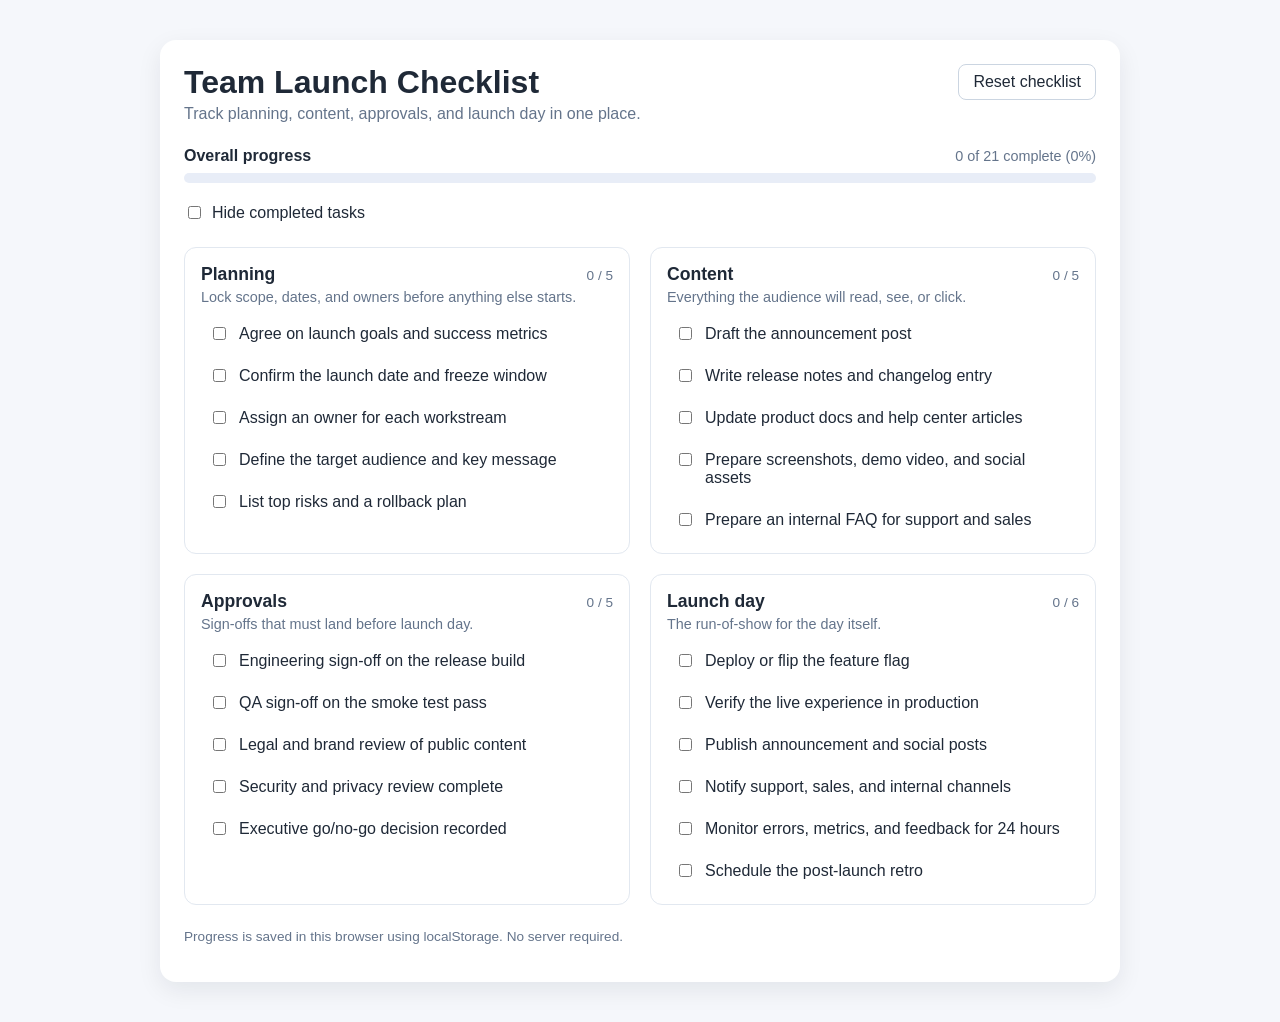
==== team-launch-checklist/index.html @ 8cb2519c "Add static team launch checklist app Adds team-launch-checklist/: a dependency-free checklist coveri" ====
<!doctype html>
<html lang="en">
<head>
  <meta charset="utf-8">
  <meta name="viewport" content="width=device-width, initial-scale=1">
  <title>Team Launch Checklist</title>
  <link rel="stylesheet" href="styles.css">
</head>
<body>
  <main class="shell">
    <header class="header">
      <div>
        <h1>Team Launch Checklist</h1>
        <p class="subtitle">Track planning, content, approvals, and launch day in one place.</p>
      </div>
      <button id="resetButton" class="ghost-button" type="button">Reset checklist</button>
    </header>

    <section class="progress" aria-labelledby="overallLabel">
      <div class="progress-row">
        <span id="overallLabel" class="progress-label">Overall progress</span>
        <span id="overallCount" class="progress-count"></span>
      </div>
      <div class="bar" role="progressbar" aria-labelledby="overallLabel" aria-valuemin="0" aria-valuemax="100" id="overallBar">
        <div class="bar-fill" id="overallFill"></div>
      </div>
    </section>

    <div class="filters">
      <label class="checkbox">
        <input type="checkbox" id="hideDone">
        Hide completed tasks
      </label>
    </div>

    <div id="sections" class="sections"></div>

    <p class="footnote">Progress is saved in this browser using localStorage. No server required.</p>
  </main>

  <script src="app.js"></script>
</body>
</html>
---- team-launch-checklist/styles.css ----
:root {
  --border: #e2e8f0;
  --muted: #64748b;
  --accent: #2563eb;
}

* {
  box-sizing: border-box;
}

body {
  margin: 0;
  font-family: Segoe UI, Arial, sans-serif;
  background: #f5f7fb;
  color: #1f2937;
}

.shell {
  max-width: 960px;
  margin: 40px auto;
  padding: 24px;
  background: #fff;
  border-radius: 16px;
  box-shadow: 0 8px 24px rgba(15, 23, 42, 0.08);
}

.header {
  display: flex;
  flex-wrap: wrap;
  gap: 16px;
  align-items: flex-start;
  justify-content: space-between;
}

h1 {
  margin: 0 0 4px;
}

.subtitle {
  margin: 0;
  color: var(--muted);
}

.ghost-button {
  padding: 8px 14px;
  border: 1px solid #cbd5e1;
  border-radius: 8px;
  background: #fff;
  color: #1f2937;
  font: inherit;
  cursor: pointer;
}

.ghost-button:hover {
  border-color: var(--accent);
  color: var(--accent);
}

.progress {
  margin-top: 24px;
}

.progress-row {
  display: flex;
  justify-content: space-between;
  align-items: baseline;
  margin-bottom: 8px;
}

.progress-label {
  font-weight: 600;
}

.progress-count {
  color: var(--muted);
  font-size: 0.9rem;
}

.bar {
  height: 10px;
  border-radius: 999px;
  background: #e8edf7;
  overflow: hidden;
}

.bar-fill {
  height: 100%;
  width: 0;
  border-radius: 999px;
  background: var(--accent);
  transition: width 150ms ease;
}

.filters {
  margin-top: 20px;
}

.checkbox {
  display: inline-flex;
  align-items: center;
  gap: 8px;
  cursor: pointer;
}

.sections {
  display: grid;
  grid-template-columns: repeat(auto-fit, minmax(300px, 1fr));
  gap: 20px;
  margin-top: 24px;
}

.section {
  border: 1px solid var(--border);
  border-radius: 12px;
  padding: 16px;
}

.section-header {
  display: flex;
  justify-content: space-between;
  align-items: baseline;
  gap: 12px;
}

.section-header h2 {
  margin: 0;
  font-size: 1.1rem;
}

.section-count {
  color: var(--muted);
  font-size: 0.85rem;
  white-space: nowrap;
}

.section-note {
  margin: 4px 0 12px;
  color: var(--muted);
  font-size: 0.9rem;
}

.task-list {
  list-style: none;
  margin: 0;
  padding: 0;
  display: grid;
  gap: 8px;
}

.task {
  display: flex;
  align-items: flex-start;
  gap: 10px;
  padding: 8px;
  border-radius: 8px;
  cursor: pointer;
}

.task:hover {
  background: #f8fafc;
}

.task input {
  margin-top: 2px;
}

.task.done .task-text {
  text-decoration: line-through;
  color: var(--muted);
}

.section.complete {
  border-color: #bbf7d0;
  background: #f6fefa;
}

.empty {
  margin: 0;
  padding: 12px;
  border: 1px dashed var(--border);
  border-radius: 8px;
  color: var(--muted);
  font-size: 0.9rem;
  text-align: center;
}

.footnote {
  margin-top: 24px;
  color: var(--muted);
  font-size: 0.85rem;
}
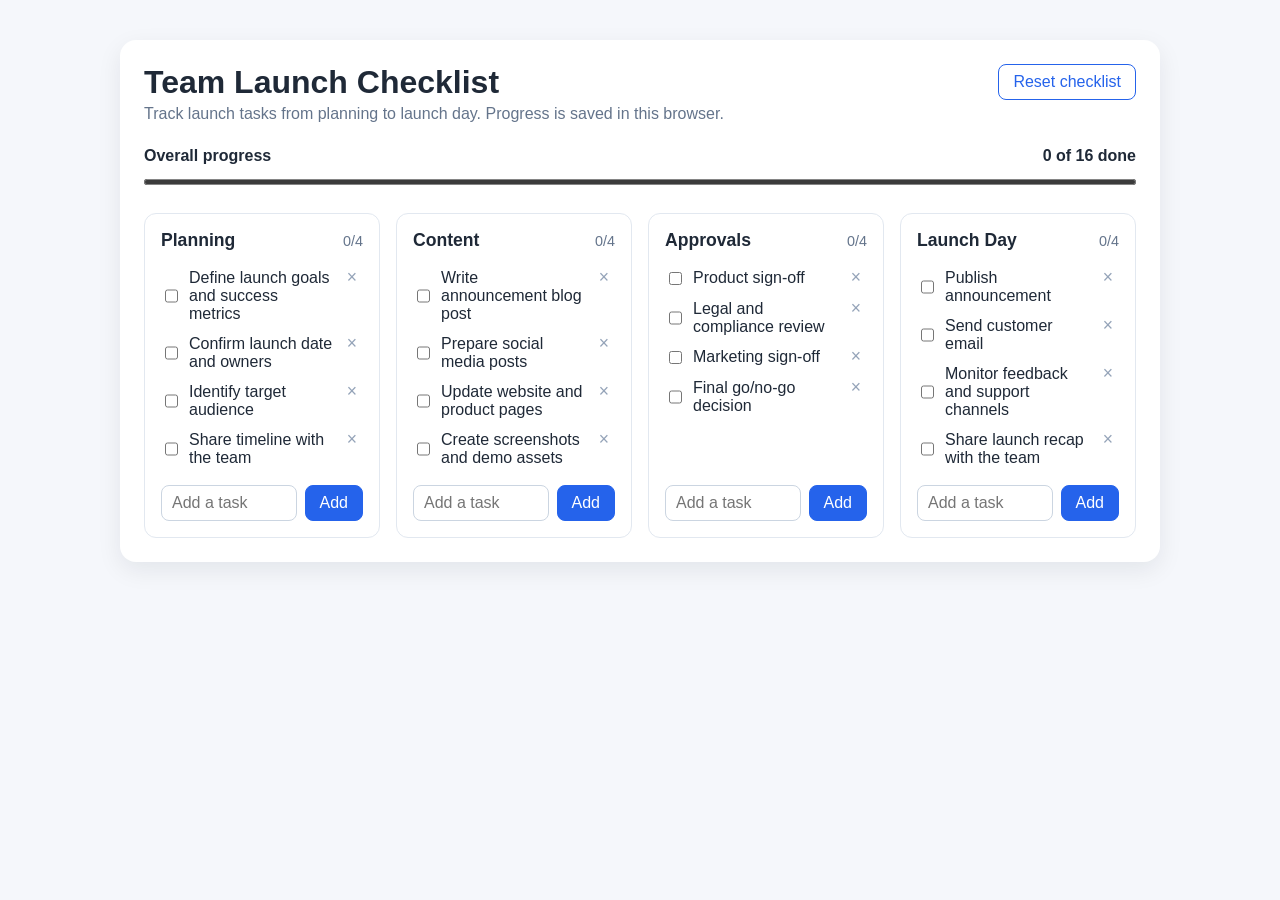
==== commit 33ec1362: "Add static team launch checklist app Co-authored-by: Copilot App <223556219+Copilot@users.noreply.gi" ====
--- a/team-launch-checklist/index.html
+++ b/team-launch-checklist/index.html
@@ -11,32 +11,36 @@
     <header class="header">
       <div>
         <h1>Team Launch Checklist</h1>
-        <p class="subtitle">Track planning, content, approvals, and launch day in one place.</p>
+        <p class="subtitle">Track launch tasks from planning to launch day. Progress is saved in this browser.</p>
       </div>
-      <button id="resetButton" class="ghost-button" type="button">Reset checklist</button>
+      <button type="button" id="resetButton" class="secondary">Reset checklist</button>
     </header>
 
-    <section class="progress" aria-labelledby="overallLabel">
-      <div class="progress-row">
-        <span id="overallLabel" class="progress-label">Overall progress</span>
-        <span id="overallCount" class="progress-count"></span>
+    <section class="overall" aria-live="polite">
+      <div class="progress-label">
+        <span>Overall progress</span>
+        <span id="overallText">0 of 0 done</span>
       </div>
-      <div class="bar" role="progressbar" aria-labelledby="overallLabel" aria-valuemin="0" aria-valuemax="100" id="overallBar">
-        <div class="bar-fill" id="overallFill"></div>
-      </div>
+      <progress id="overallProgress" value="0" max="1"></progress>
     </section>
 
-    <div class="filters">
-      <label class="checkbox">
-        <input type="checkbox" id="hideDone">
-        Hide completed tasks
-      </label>
-    </div>
+    <div id="sections" class="sections"></div>
+  </main>
 
-    <div id="sections" class="sections"></div>
-
-    <p class="footnote">Progress is saved in this browser using localStorage. No server required.</p>
-  </main>
+  <template id="sectionTemplate">
+    <section class="section">
+      <div class="section-header">
+        <h2></h2>
+        <span class="count"></span>
+      </div>
+      <ul class="items"></ul>
+      <form class="add-form">
+        <label class="visually-hidden">Add a task</label>
+        <input type="text" placeholder="Add a task" required>
+        <button type="submit">Add</button>
+      </form>
+    </section>
+  </template>
 
   <script src="app.js"></script>
 </body>
--- a/team-launch-checklist/styles.css
+++ b/team-launch-checklist/styles.css
@@ -1,22 +1,16 @@
-:root {
-  --border: #e2e8f0;
-  --muted: #64748b;
-  --accent: #2563eb;
-}
-
 * {
   box-sizing: border-box;
 }
 
 body {
   margin: 0;
-  font-family: Segoe UI, Arial, sans-serif;
+  font-family: "Segoe UI", Arial, sans-serif;
   background: #f5f7fb;
   color: #1f2937;
 }
 
 .shell {
-  max-width: 960px;
+  max-width: 1040px;
   margin: 40px auto;
   padding: 24px;
   background: #fff;
@@ -27,9 +21,9 @@
 .header {
   display: flex;
   flex-wrap: wrap;
+  justify-content: space-between;
+  align-items: flex-start;
   gap: 16px;
-  align-items: flex-start;
-  justify-content: space-between;
 }
 
 h1 {
@@ -38,154 +32,140 @@
 
 .subtitle {
   margin: 0;
-  color: var(--muted);
+  color: #64748b;
 }
 
-.ghost-button {
+button {
   padding: 8px 14px;
-  border: 1px solid #cbd5e1;
+  border: 1px solid #2563eb;
   border-radius: 8px;
-  background: #fff;
-  color: #1f2937;
+  background: #2563eb;
+  color: #fff;
   font: inherit;
   cursor: pointer;
 }
 
-.ghost-button:hover {
-  border-color: var(--accent);
-  color: var(--accent);
+button.secondary {
+  background: #fff;
+  color: #2563eb;
 }
 
-.progress {
+.overall {
   margin-top: 24px;
 }
 
-.progress-row {
+.progress-label {
   display: flex;
   justify-content: space-between;
-  align-items: baseline;
-  margin-bottom: 8px;
-}
-
-.progress-label {
+  margin-bottom: 6px;
   font-weight: 600;
 }
 
-.progress-count {
-  color: var(--muted);
-  font-size: 0.9rem;
-}
-
-.bar {
-  height: 10px;
-  border-radius: 999px;
-  background: #e8edf7;
-  overflow: hidden;
-}
-
-.bar-fill {
-  height: 100%;
-  width: 0;
-  border-radius: 999px;
-  background: var(--accent);
-  transition: width 150ms ease;
-}
-
-.filters {
-  margin-top: 20px;
-}
-
-.checkbox {
-  display: inline-flex;
-  align-items: center;
-  gap: 8px;
-  cursor: pointer;
+progress {
+  width: 100%;
+  height: 12px;
+  accent-color: #16a34a;
 }
 
 .sections {
   display: grid;
-  grid-template-columns: repeat(auto-fit, minmax(300px, 1fr));
-  gap: 20px;
+  grid-template-columns: repeat(auto-fit, minmax(230px, 1fr));
+  gap: 16px;
   margin-top: 24px;
 }
 
 .section {
-  border: 1px solid var(--border);
+  display: flex;
+  flex-direction: column;
+  border: 1px solid #e2e8f0;
   border-radius: 12px;
   padding: 16px;
+}
+
+.section.complete {
+  border-color: #16a34a;
+  background: #f0fdf4;
 }
 
 .section-header {
   display: flex;
   justify-content: space-between;
   align-items: baseline;
-  gap: 12px;
 }
 
-.section-header h2 {
+h2 {
   margin: 0;
   font-size: 1.1rem;
 }
 
-.section-count {
-  color: var(--muted);
-  font-size: 0.85rem;
-  white-space: nowrap;
-}
-
-.section-note {
-  margin: 4px 0 12px;
-  color: var(--muted);
+.count {
+  color: #64748b;
   font-size: 0.9rem;
 }
 
-.task-list {
+.items {
+  flex: 1;
   list-style: none;
-  margin: 0;
+  margin: 12px 0;
   padding: 0;
-  display: grid;
+}
+
+.item {
+  display: flex;
+  justify-content: space-between;
+  align-items: flex-start;
+  gap: 8px;
+  padding: 6px 0;
+}
+
+.item label {
+  display: flex;
+  gap: 8px;
+  cursor: pointer;
+}
+
+.item input {
+  margin-top: 3px;
+}
+
+.item.done span {
+  color: #94a3b8;
+  text-decoration: line-through;
+}
+
+.remove {
+  padding: 0 6px;
+  border: none;
+  background: none;
+  color: #94a3b8;
+  font-size: 1.1rem;
+  line-height: 1;
+}
+
+.remove:hover,
+.remove:focus {
+  color: #dc2626;
+}
+
+.add-form {
+  display: flex;
   gap: 8px;
 }
 
-.task {
-  display: flex;
-  align-items: flex-start;
-  gap: 10px;
-  padding: 8px;
+.add-form input {
+  flex: 1;
+  min-width: 0;
+  padding: 8px 10px;
+  border: 1px solid #cbd5e1;
   border-radius: 8px;
-  cursor: pointer;
+  font: inherit;
 }
 
-.task:hover {
-  background: #f8fafc;
+.visually-hidden {
+  position: absolute;
+  width: 1px;
+  height: 1px;
+  overflow: hidden;
+  clip: rect(0 0 0 0);
+  white-space: nowrap;
 }
-
-.task input {
-  margin-top: 2px;
-}
-
-.task.done .task-text {
-  text-decoration: line-through;
-  color: var(--muted);
-}
-
-.section.complete {
-  border-color: #bbf7d0;
-  background: #f6fefa;
-}
-
-.empty {
-  margin: 0;
-  padding: 12px;
-  border: 1px dashed var(--border);
-  border-radius: 8px;
-  color: var(--muted);
-  font-size: 0.9rem;
-  text-align: center;
-}
-
-.footnote {
-  margin-top: 24px;
-  color: var(--muted);
-  font-size: 0.85rem;
-}
